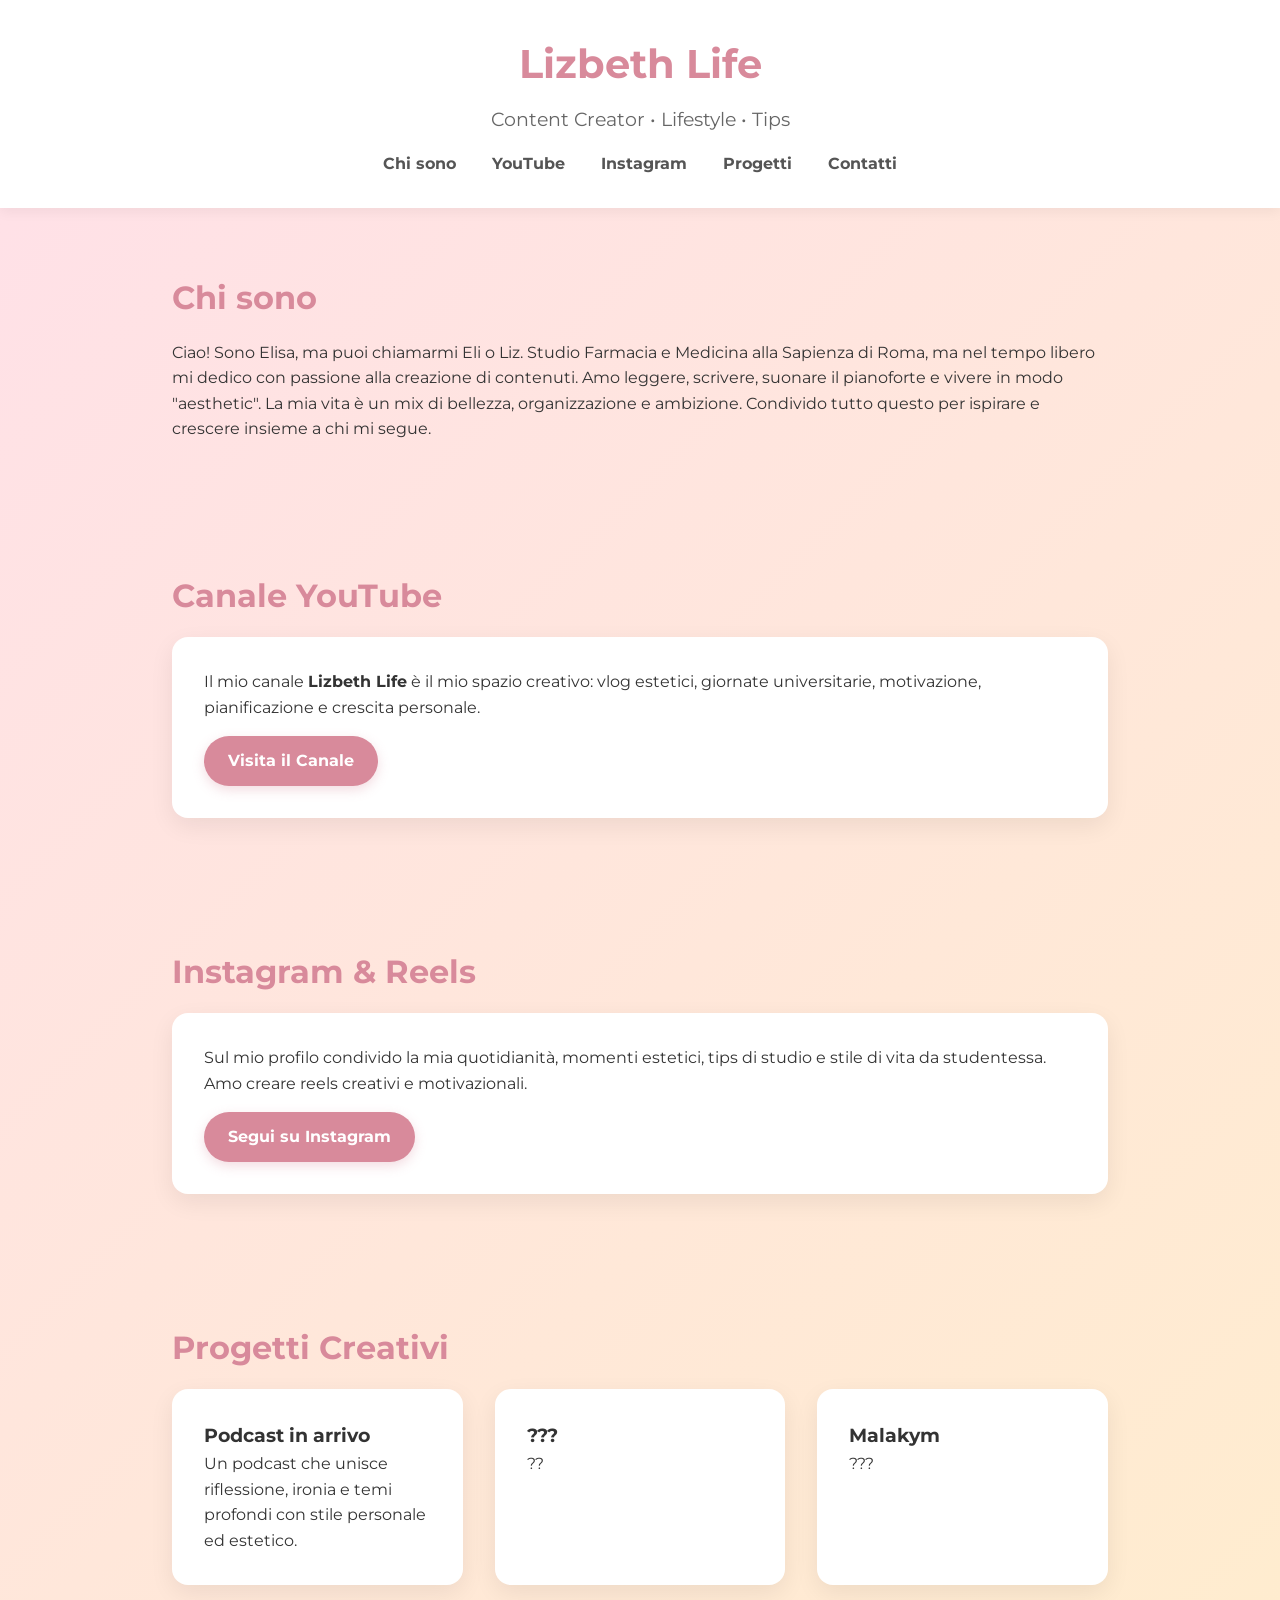
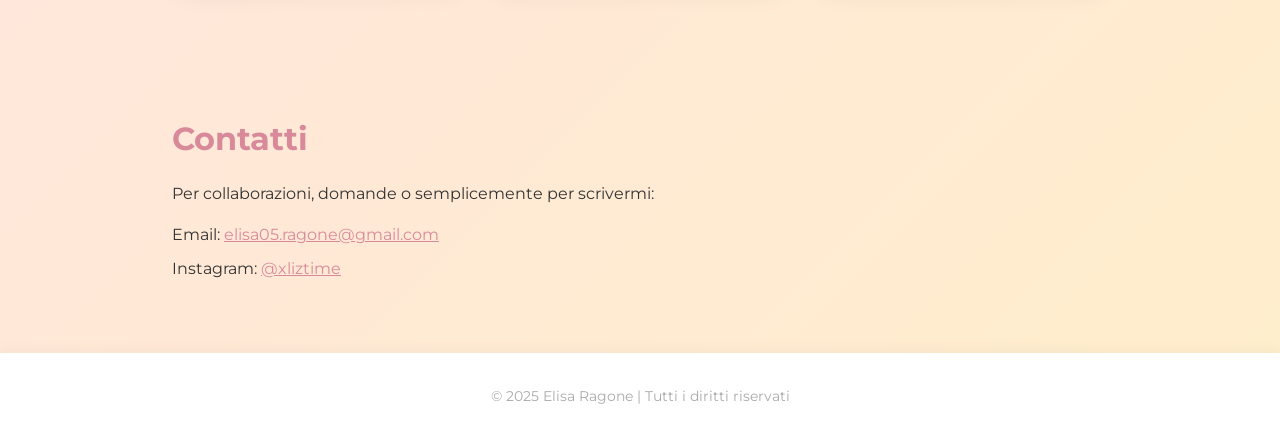
==== index.html @ dcc211ac "Update index.html" ====
<!DOCTYPE html>
<html lang="it">
<head>
  <meta charset="UTF-8">
  <meta name="viewport" content="width=device-width, initial-scale=1.0">
  <title>Lizbeth Life | Content Creator</title>
  <link href="https://fonts.googleapis.com/css2?family=Montserrat:wght@400;700&display=swap" rel="stylesheet">
  <style>
    * { box-sizing: border-box; margin: 0; padding: 0; }
html {
  scroll-behavior: smooth;
  scroll-padding-top: 100px;
}

body {
  font-family: 'Montserrat', sans-serif;
  background: linear-gradient(135deg, #ffe0e9, #ffeecb);
  color: #333;
  line-height: 1.6;
}


    header {
      background: white;
      padding: 2rem;
      text-align: center;
      box-shadow: 0 4px 12px rgba(0, 0, 0, 0.05);
      position: sticky;
      top: 0;
      z-index: 999;
    }

    header h1 {
      font-size: 2.5rem;
      color: #d88a9b;
    }

    header p {
      font-size: 1.2rem;
      margin-top: 0.5rem;
      color: #666;
    }

    nav {
      margin-top: 1rem;
    }

    nav a {
      margin: 0 1rem;
      text-decoration: none;
      color: #555;
      font-weight: bold;
      transition: color 0.3s;
    }

    nav a:hover {
      color: #d88a9b;
    }

    .section {
      padding: 4rem 2rem;
      max-width: 1000px;
      margin: auto;
    }

    .section h2 {
      color: #d88a9b;
      font-size: 2rem;
      margin-bottom: 1rem;
    }

    .grid {
      display: grid;
      grid-template-columns: repeat(auto-fit, minmax(250px, 1fr));
      gap: 2rem;
    }

    .card {
      background: #fff;
      border-radius: 1rem;
      padding: 2rem;
      box-shadow: 0 8px 24px rgba(0, 0, 0, 0.07);
      transition: transform 0.3s ease, box-shadow 0.3s ease;
    }

    .card:hover {
      transform: translateY(-5px);
      box-shadow: 0 12px 32px rgba(0, 0, 0, 0.08);
    }

    footer {
      text-align: center;
      padding: 2rem;
      background: #fff;
      color: #aaa;
      font-size: 0.9rem;
      box-shadow: 0 -4px 12px rgba(0, 0, 0, 0.03);
    }

    a.button {
      display: inline-block;
      padding: 0.75rem 1.5rem;
      margin-top: 1rem;
      background: #d88a9b;
      color: white;
      border-radius: 2rem;
      text-decoration: none;
      font-weight: bold;
      box-shadow: 0 4px 12px rgba(216, 138, 155, 0.3);
      transition: background 0.3s ease, box-shadow 0.3s ease;
    }

    a.button:hover {
      background: #c97a8e;
      box-shadow: 0 6px 18px rgba(216, 138, 155, 0.5);
    }

    ul {
      list-style: none;
      padding-left: 0;
      margin-top: 1rem;
    }

    ul li {
      margin-bottom: 0.5rem;
    }

    a {
      color: #d88a9b;
    }

    a:hover {
      text-decoration: underline;
    }
  </style>
</head>
<body>
  <header>
    <h1>Lizbeth Life</h1>
    <p>Content Creator • Lifestyle • Tips</p>
    <nav>
      <a href="#about">Chi sono</a>
      <a href="#youtube">YouTube</a>
      <a href="#instagram">Instagram</a>
      <a href="#progetti">Progetti</a>
      <a href="#contatti">Contatti</a>
    </nav>
  </header>

  <section id="about" class="section">
    <h2>Chi sono</h2>
    <p>Ciao! Sono Elisa, ma puoi chiamarmi Eli o Liz. Studio Farmacia e Medicina alla Sapienza di Roma, ma nel tempo libero mi dedico con passione alla creazione di contenuti. Amo leggere, scrivere, suonare il pianoforte e vivere in modo "aesthetic". La mia vita è un mix di bellezza, organizzazione e ambizione. Condivido tutto questo per ispirare e crescere insieme a chi mi segue.</p>
  </section>

  <section id="youtube" class="section">
    <h2>Canale YouTube</h2>
    <div class="card">
      <p>Il mio canale <strong>Lizbeth Life</strong> è il mio spazio creativo: vlog estetici, giornate universitarie, motivazione, pianificazione e crescita personale.</p>
      <a href="https://youtube.com/@xliztime?si=pSp0nHwfAoBBK846" class="button" target="_blank">Visita il Canale</a>
    </div>
  </section>

  <section id="instagram" class="section">
    <h2>Instagram & Reels</h2>
    <div class="card">
      <p>Sul mio profilo condivido la mia quotidianità, momenti estetici, tips di studio e stile di vita da studentessa. Amo creare reels creativi e motivazionali.</p>
      <a href="https://www.instagram.com/xliztime" class="button">Segui su Instagram</a>
    </div>
  </section>

  <section id="progetti" class="section">
    <h2>Progetti Creativi</h2>
    <div class="grid">
      <div class="card">
        <h3>Podcast in arrivo</h3>
        <p>Un podcast che unisce riflessione, ironia e temi profondi con stile personale ed estetico.</p>
      </div>
      <div class="card">
        <h3>???</h3>
        <p>??</p>
      </div>
      <div class="card">
        <h3>Malakym</h3>
        <p>???</p>
      </div>
    </div>
  </section>

  <section id="contatti" class="section">
    <h2>Contatti</h2>
    <p>Per collaborazioni, domande o semplicemente per scrivermi:</p>
    <ul>
      <li>Email: <a href="mailto:elisa05.ragone@gmail.com">elisa05.ragone@gmail.com</a></li>
      <li>Instagram: <a href="https://www.instagram.com/xliztime">@xliztime</a></li>
    </ul>
  </section>

  <footer>
    <p>&copy; 2025 Elisa Ragone | Tutti i diritti riservati</p>
  </footer>
</body>
</html>
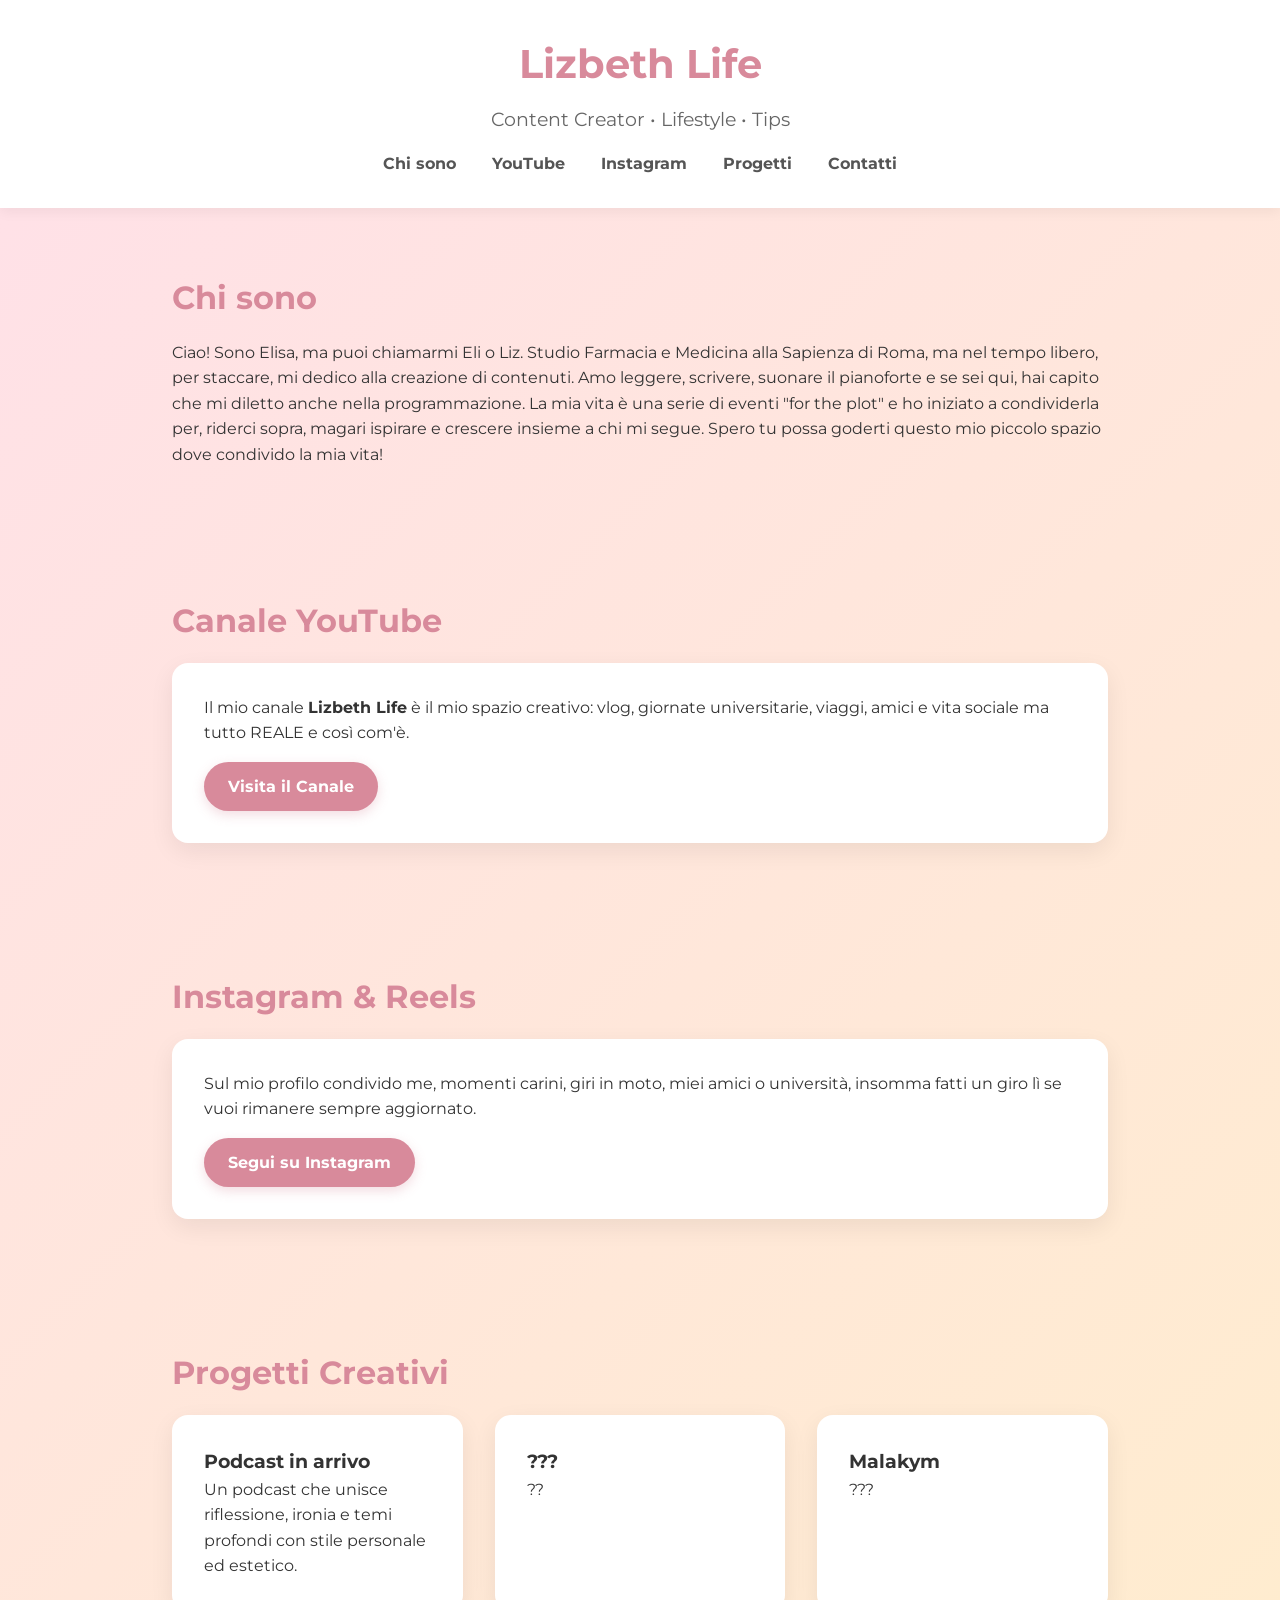
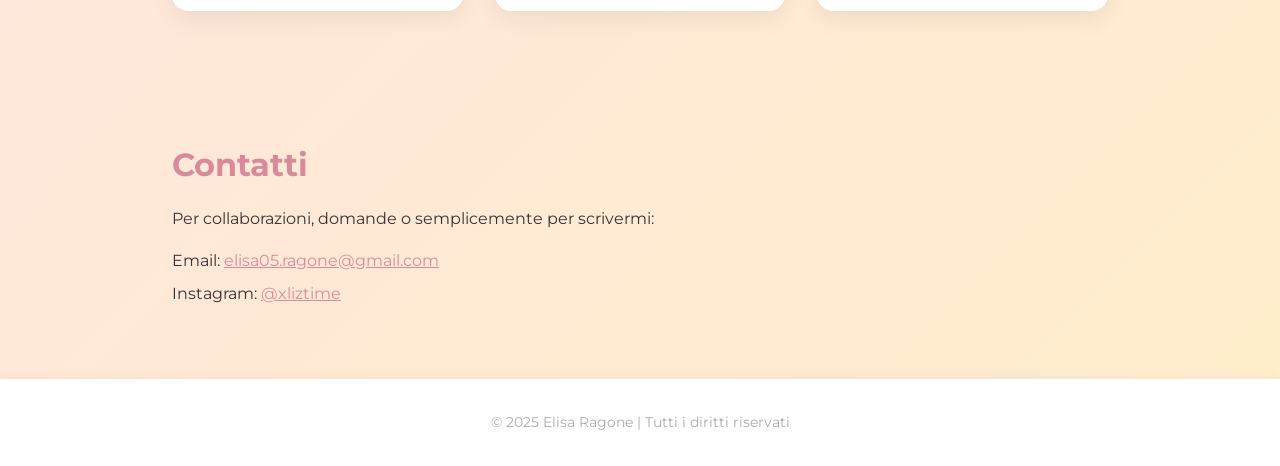
==== commit 44e8b3fe: "Update index.html" ====
--- a/index.html
+++ b/index.html
@@ -149,13 +149,13 @@
 
   <section id="about" class="section">
     <h2>Chi sono</h2>
-    <p>Ciao! Sono Elisa, ma puoi chiamarmi Eli o Liz. Studio Farmacia e Medicina alla Sapienza di Roma, ma nel tempo libero mi dedico con passione alla creazione di contenuti. Amo leggere, scrivere, suonare il pianoforte e vivere in modo "aesthetic". La mia vita è un mix di bellezza, organizzazione e ambizione. Condivido tutto questo per ispirare e crescere insieme a chi mi segue.</p>
+    <p>Ciao! Sono Elisa, ma puoi chiamarmi Eli o Liz. Studio Farmacia e Medicina alla Sapienza di Roma, ma nel tempo libero, per staccare, mi dedico alla creazione di contenuti. Amo leggere, scrivere, suonare il pianoforte e se sei qui, hai capito che mi diletto anche nella programmazione. La mia vita è una serie di eventi "for the plot" e ho iniziato a condividerla per, riderci sopra, magari ispirare e crescere insieme a chi mi segue. Spero tu possa goderti questo mio piccolo spazio dove condivido la mia vita!</p>
   </section>
 
   <section id="youtube" class="section">
     <h2>Canale YouTube</h2>
     <div class="card">
-      <p>Il mio canale <strong>Lizbeth Life</strong> è il mio spazio creativo: vlog estetici, giornate universitarie, motivazione, pianificazione e crescita personale.</p>
+      <p>Il mio canale <strong>Lizbeth Life</strong> è il mio spazio creativo: vlog, giornate universitarie, viaggi, amici e vita sociale ma tutto REALE e così com'è.</p>
       <a href="https://youtube.com/@xliztime?si=pSp0nHwfAoBBK846" class="button" target="_blank">Visita il Canale</a>
     </div>
   </section>
@@ -163,7 +163,7 @@
   <section id="instagram" class="section">
     <h2>Instagram & Reels</h2>
     <div class="card">
-      <p>Sul mio profilo condivido la mia quotidianità, momenti estetici, tips di studio e stile di vita da studentessa. Amo creare reels creativi e motivazionali.</p>
+      <p>Sul mio profilo condivido me, momenti carini, giri in moto, miei amici o università, insomma fatti un giro lì se vuoi rimanere sempre aggiornato.</p>
       <a href="https://www.instagram.com/xliztime" class="button">Segui su Instagram</a>
     </div>
   </section>
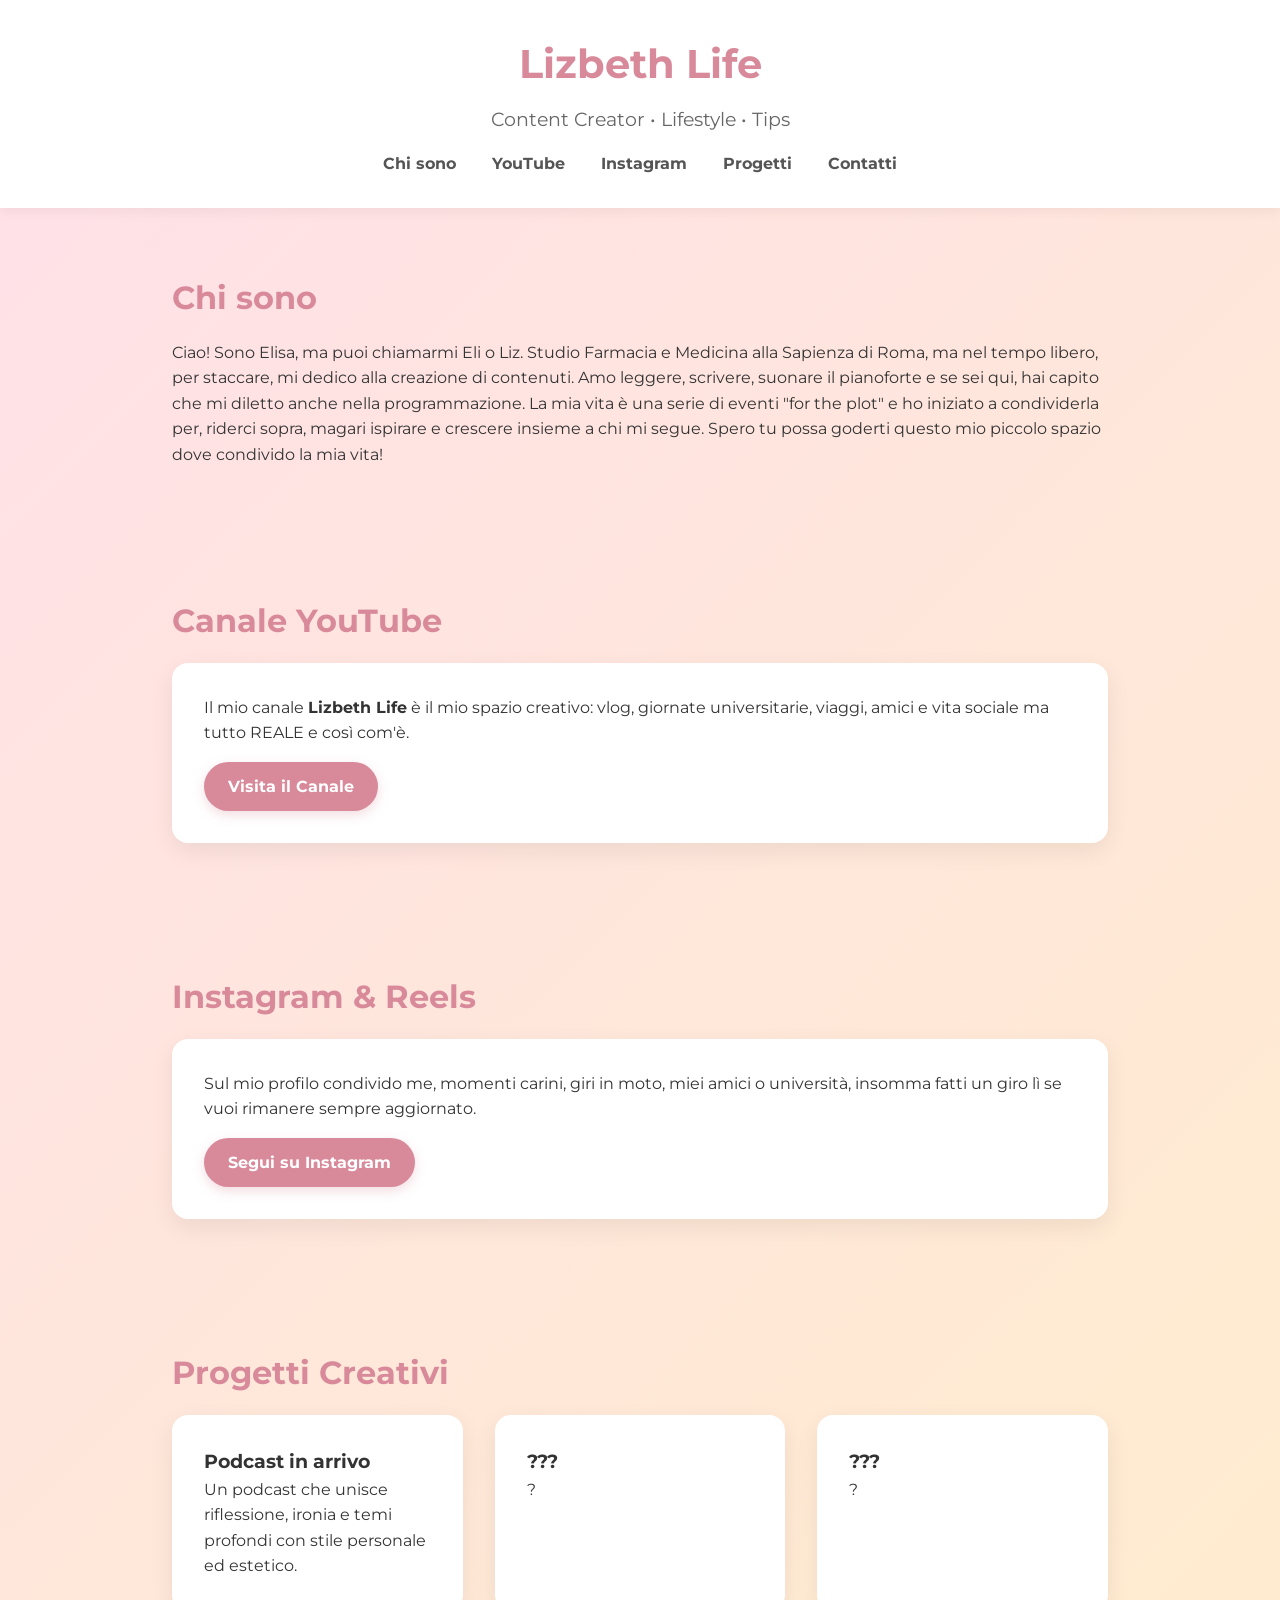
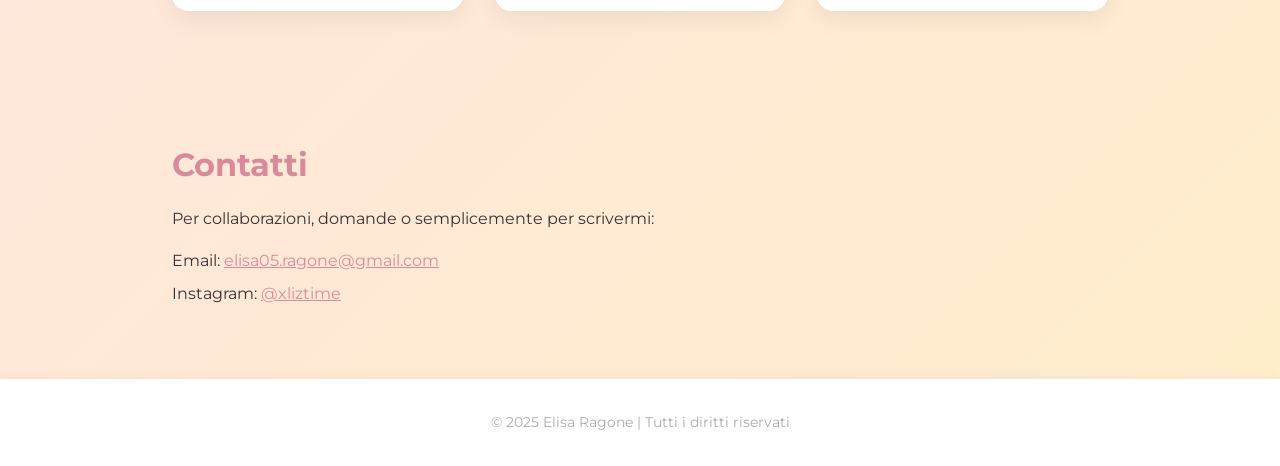
==== commit 7fc6c3e2: "Update index.html" ====
--- a/index.html
+++ b/index.html
@@ -177,11 +177,11 @@
       </div>
       <div class="card">
         <h3>???</h3>
-        <p>??</p>
+        <p>?</p>
       </div>
       <div class="card">
-        <h3>Malakym</h3>
-        <p>???</p>
+        <h3>???</h3>
+        <p>?</p>
       </div>
     </div>
   </section>
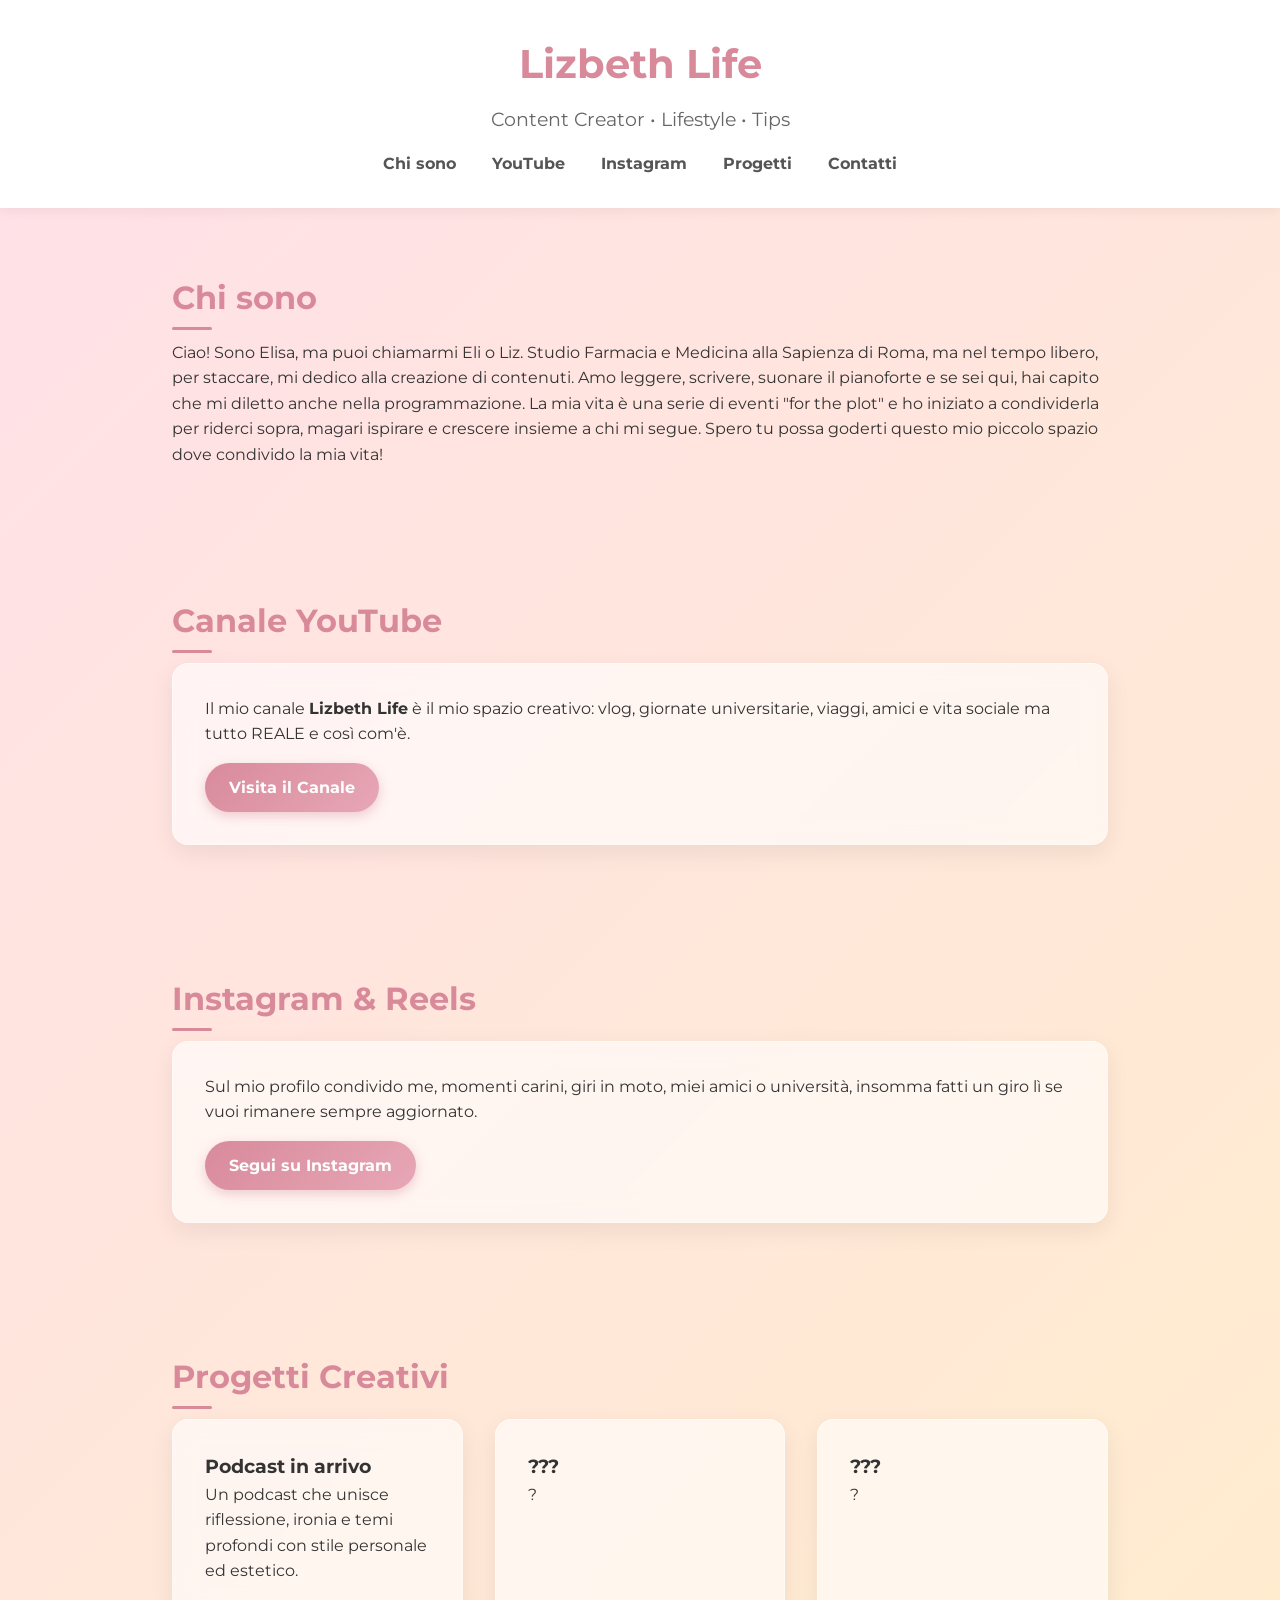
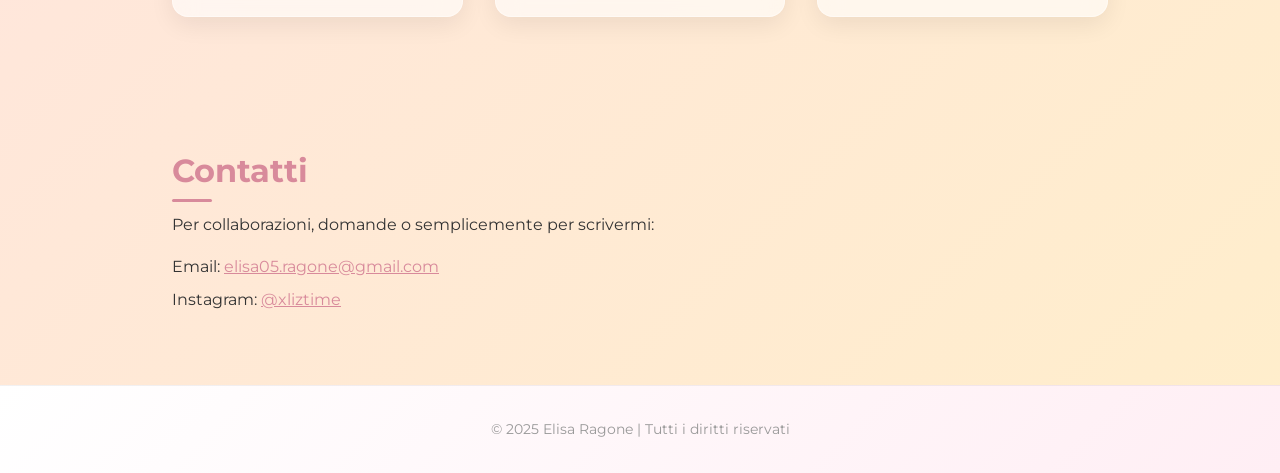
==== commit bdcc4ce0: "Refactor styles and improve footer and button design" ====
--- a/index.html
+++ b/index.html
@@ -5,21 +5,23 @@
   <meta name="viewport" content="width=device-width, initial-scale=1.0">
   <title>Lizbeth Life | Content Creator</title>
   <link href="https://fonts.googleapis.com/css2?family=Montserrat:wght@400;700&display=swap" rel="stylesheet">
+
   <style>
     * { box-sizing: border-box; margin: 0; padding: 0; }
-html {
-  scroll-behavior: smooth;
-  scroll-padding-top: 100px;
-}
-
-body {
-  font-family: 'Montserrat', sans-serif;
-  background: linear-gradient(135deg, #ffe0e9, #ffeecb);
-  color: #333;
-  line-height: 1.6;
-}
-
-
+
+    html {
+      scroll-behavior: smooth;
+      scroll-padding-top: 100px;
+    }
+
+    body {
+      font-family: 'Montserrat', sans-serif;
+      background: linear-gradient(135deg, #ffe0e9, #ffeecb);
+      color: #333;
+      line-height: 1.6;
+    }
+
+    /* HEADER */
     header {
       background: white;
       padding: 2rem;
@@ -28,6 +30,14 @@
       position: sticky;
       top: 0;
       z-index: 999;
+      transition: padding 0.3s ease, background 0.3s ease, box-shadow 0.3s ease;
+    }
+
+    header.scrolled {
+      padding: 1rem;
+      background: rgba(255, 255, 255, 0.9);
+      backdrop-filter: blur(10px);
+      box-shadow: 0 4px 16px rgba(0,0,0,0.08);
     }
 
     header h1 {
@@ -57,26 +67,56 @@
       color: #d88a9b;
     }
 
+    /* SEZIONI + ANIMAZIONE */
     .section {
       padding: 4rem 2rem;
       max-width: 1000px;
       margin: auto;
+      opacity: 0;
+      transform: translateY(20px);
+      transition: opacity 0.8s ease, transform 0.8s ease;
+    }
+
+    .section.visible {
+      opacity: 1;
+      transform: translateY(0);
     }
 
     .section h2 {
       color: #d88a9b;
       font-size: 2rem;
       margin-bottom: 1rem;
-    }
-
+      position: relative;
+    }
+
+    .section h2::after {
+      content: "";
+      position: absolute;
+      left: 0;
+      bottom: -6px;
+      width: 40px;
+      height: 3px;
+      background: #d88a9b;
+      border-radius: 2px;
+      transition: width 0.4s ease;
+    }
+
+    .section:hover h2::after {
+      width: 80px;
+    }
+
+    /* GRID */
     .grid {
       display: grid;
       grid-template-columns: repeat(auto-fit, minmax(250px, 1fr));
       gap: 2rem;
     }
 
+    /* CARD GLASSMORPHISM */
     .card {
-      background: #fff;
+      background: rgba(255, 255, 255, 0.6);
+      backdrop-filter: blur(12px);
+      border: 1px solid rgba(255, 255, 255, 0.4);
       border-radius: 1rem;
       padding: 2rem;
       box-shadow: 0 8px 24px rgba(0, 0, 0, 0.07);
@@ -88,33 +128,26 @@
       box-shadow: 0 12px 32px rgba(0, 0, 0, 0.08);
     }
 
-    footer {
-      text-align: center;
-      padding: 2rem;
-      background: #fff;
-      color: #aaa;
-      font-size: 0.9rem;
-      box-shadow: 0 -4px 12px rgba(0, 0, 0, 0.03);
-    }
-
+    /* BOTTONI */
     a.button {
       display: inline-block;
       padding: 0.75rem 1.5rem;
       margin-top: 1rem;
-      background: #d88a9b;
+      background: linear-gradient(135deg, #d88a9b, #e7a7b6);
       color: white;
       border-radius: 2rem;
       text-decoration: none;
       font-weight: bold;
-      box-shadow: 0 4px 12px rgba(216, 138, 155, 0.3);
-      transition: background 0.3s ease, box-shadow 0.3s ease;
+      box-shadow: 0 4px 12px rgba(216, 138, 155, 0.4);
+      transition: transform 0.3s ease, box-shadow 0.3s ease;
     }
 
     a.button:hover {
-      background: #c97a8e;
-      box-shadow: 0 6px 18px rgba(216, 138, 155, 0.5);
-    }
-
+      transform: translateY(-3px);
+      box-shadow: 0 8px 20px rgba(216, 138, 155, 0.6);
+    }
+
+    /* LISTE */
     ul {
       list-style: none;
       padding-left: 0;
@@ -132,9 +165,21 @@
     a:hover {
       text-decoration: underline;
     }
+
+    /* FOOTER */
+    footer {
+      text-align: center;
+      padding: 2rem;
+      background: linear-gradient(135deg, #fff, #ffeef4);
+      color: #999;
+      font-size: 0.9rem;
+      border-top: 1px solid rgba(0,0,0,0.05);
+    }
   </style>
 </head>
+
 <body>
+
   <header>
     <h1>Lizbeth Life</h1>
     <p>Content Creator • Lifestyle • Tips</p>
@@ -149,7 +194,7 @@
 
   <section id="about" class="section">
     <h2>Chi sono</h2>
-    <p>Ciao! Sono Elisa, ma puoi chiamarmi Eli o Liz. Studio Farmacia e Medicina alla Sapienza di Roma, ma nel tempo libero, per staccare, mi dedico alla creazione di contenuti. Amo leggere, scrivere, suonare il pianoforte e se sei qui, hai capito che mi diletto anche nella programmazione. La mia vita è una serie di eventi "for the plot" e ho iniziato a condividerla per, riderci sopra, magari ispirare e crescere insieme a chi mi segue. Spero tu possa goderti questo mio piccolo spazio dove condivido la mia vita!</p>
+    <p>Ciao! Sono Elisa, ma puoi chiamarmi Eli o Liz. Studio Farmacia e Medicina alla Sapienza di Roma, ma nel tempo libero, per staccare, mi dedico alla creazione di contenuti. Amo leggere, scrivere, suonare il pianoforte e se sei qui, hai capito che mi diletto anche nella programmazione. La mia vita è una serie di eventi "for the plot" e ho iniziato a condividerla per riderci sopra, magari ispirare e crescere insieme a chi mi segue. Spero tu possa goderti questo mio piccolo spazio dove condivido la mia vita!</p>
   </section>
 
   <section id="youtube" class="section">
@@ -164,7 +209,7 @@
     <h2>Instagram & Reels</h2>
     <div class="card">
       <p>Sul mio profilo condivido me, momenti carini, giri in moto, miei amici o università, insomma fatti un giro lì se vuoi rimanere sempre aggiornato.</p>
-      <a href="https://www.instagram.com/xliztime" class="button">Segui su Instagram</a>
+      <a href="https://www.instagram.com/xliztime" class="button" target="_blank">Segui su Instagram</a>
     </div>
   </section>
 
@@ -198,5 +243,32 @@
   <footer>
     <p>&copy; 2025 Elisa Ragone | Tutti i diritti riservati</p>
   </footer>
+
+  <!-- SCRIPT HEADER + ANIMAZIONI -->
+  <script>
+    // Header shrink
+    window.addEventListener("scroll", () => {
+      const header = document.querySelector("header");
+      if (window.scrollY > 50) {
+        header.classList.add("scrolled");
+      } else {
+        header.classList.remove("scrolled");
+      }
+    });
+
+    // Fade-in sezioni
+    const sections = document.querySelectorAll('.section');
+
+    const observer = new IntersectionObserver(entries => {
+      entries.forEach(entry => {
+        if (entry.isIntersecting) {
+          entry.target.classList.add('visible');
+        }
+      });
+    }, { threshold: 0.2 });
+
+    sections.forEach(section => observer.observe(section));
+  </script>
+
 </body>
 </html>
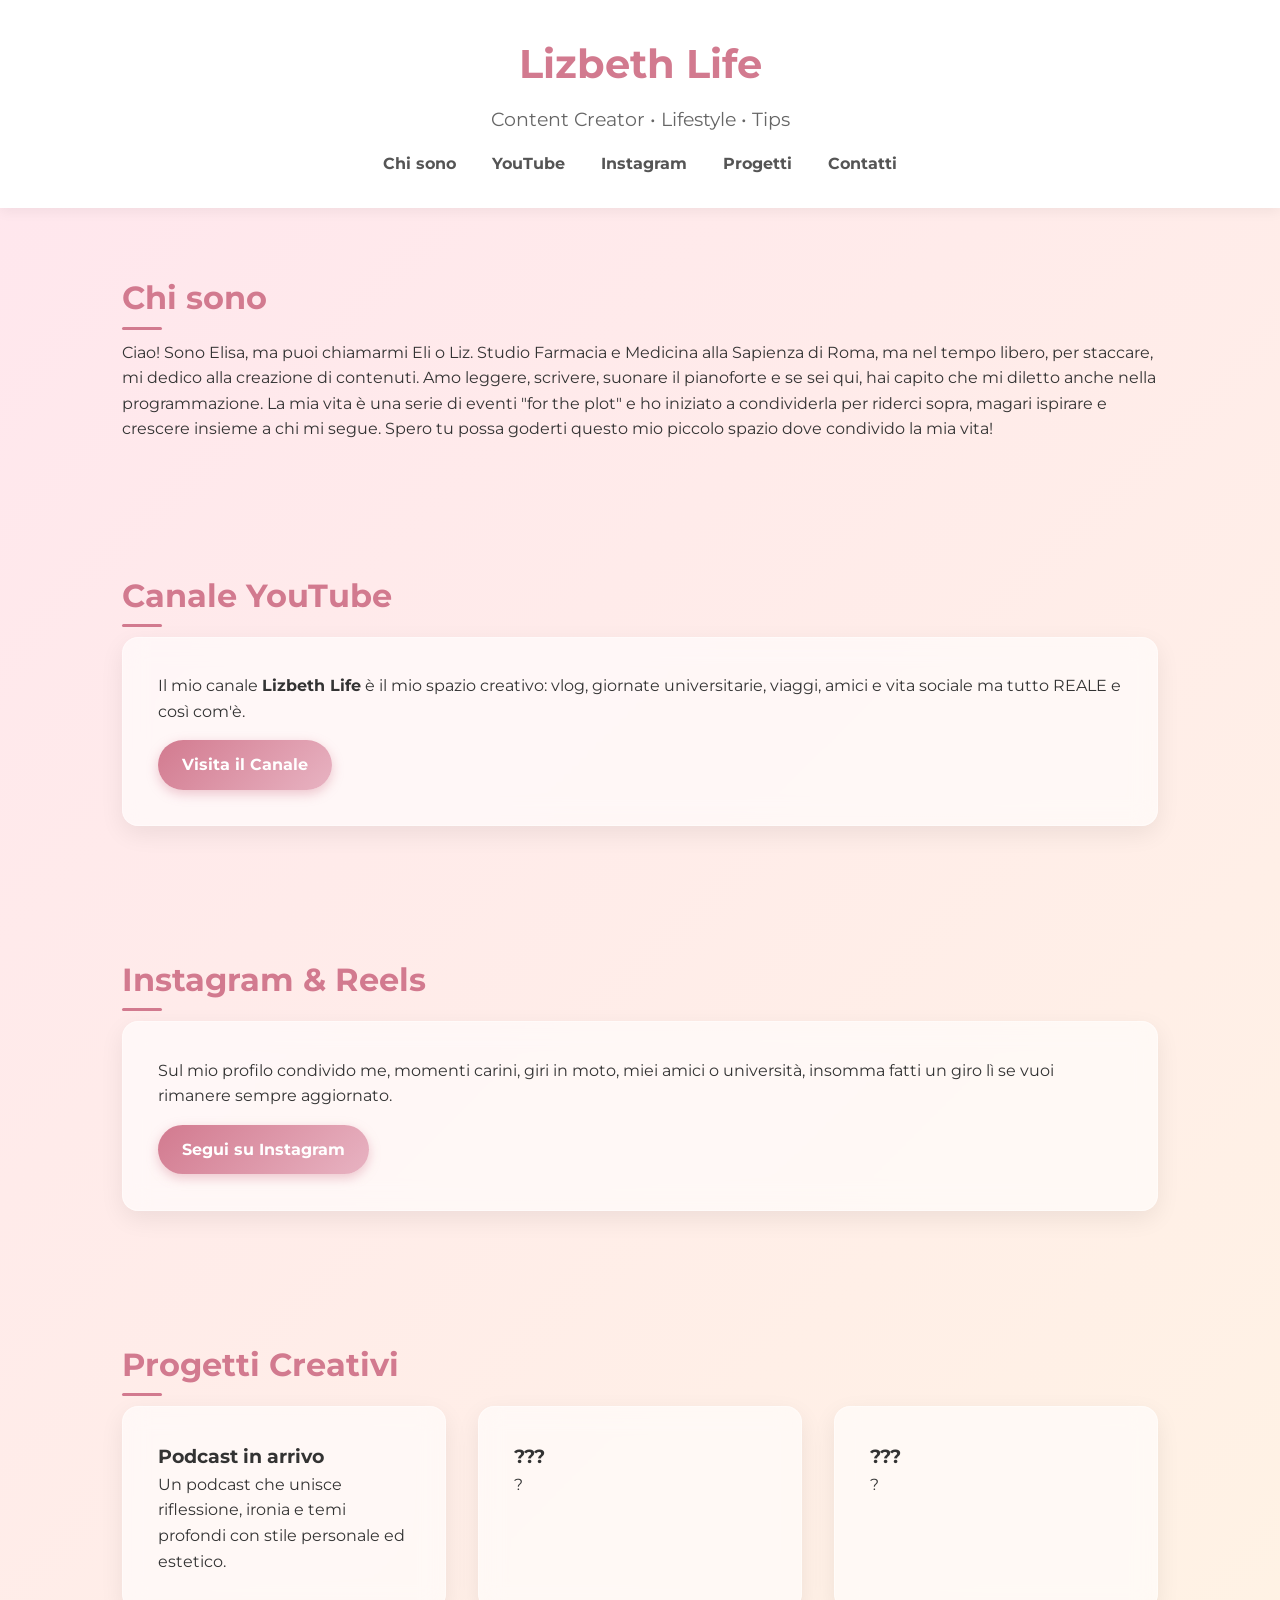
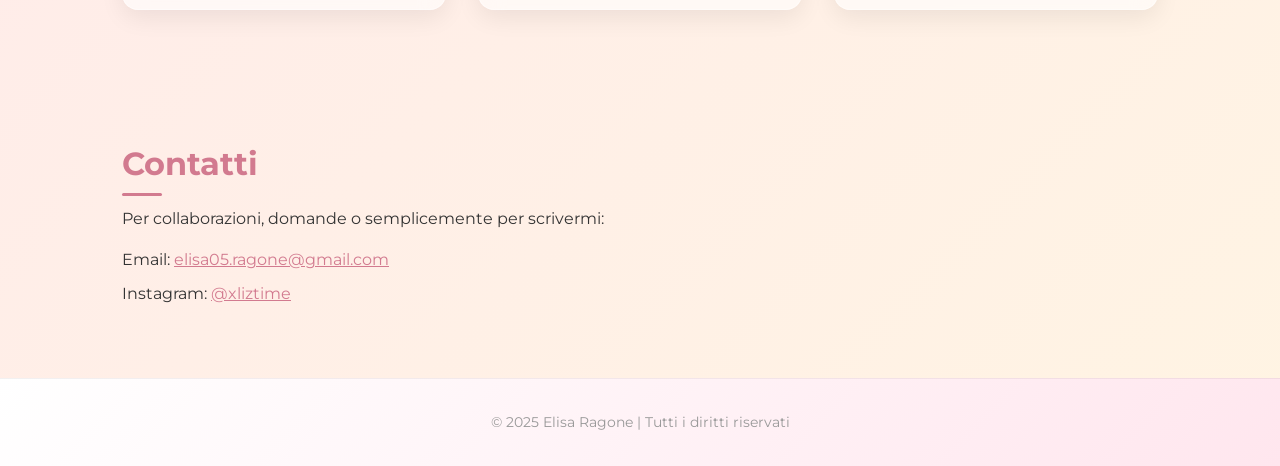
==== commit d44b4e18: "Refactor CSS variables and update styles" ====
--- a/index.html
+++ b/index.html
@@ -9,6 +9,13 @@
   <style>
     * { box-sizing: border-box; margin: 0; padding: 0; }
 
+    :root {
+      --pink-main: #d27a8f;
+      --pink-light: #ffe6ee;
+      --beige-light: #fff4e3;
+      --accent: #e8b3c2;
+    }
+
     html {
       scroll-behavior: smooth;
       scroll-padding-top: 100px;
@@ -16,7 +23,7 @@
 
     body {
       font-family: 'Montserrat', sans-serif;
-      background: linear-gradient(135deg, #ffe0e9, #ffeecb);
+      background: linear-gradient(135deg, var(--pink-light), var(--beige-light));
       color: #333;
       line-height: 1.6;
     }
@@ -42,7 +49,7 @@
 
     header h1 {
       font-size: 2.5rem;
-      color: #d88a9b;
+      color: var(--pink-main);
     }
 
     header p {
@@ -64,7 +71,7 @@
     }
 
     nav a:hover {
-      color: #d88a9b;
+      color: var(--pink-main);
     }
 
     /* SEZIONI + ANIMAZIONE */
@@ -83,7 +90,7 @@
     }
 
     .section h2 {
-      color: #d88a9b;
+      color: var(--pink-main);
       font-size: 2rem;
       margin-bottom: 1rem;
       position: relative;
@@ -96,7 +103,7 @@
       bottom: -6px;
       width: 40px;
       height: 3px;
-      background: #d88a9b;
+      background: var(--pink-main);
       border-radius: 2px;
       transition: width 0.4s ease;
     }
@@ -133,18 +140,19 @@
       display: inline-block;
       padding: 0.75rem 1.5rem;
       margin-top: 1rem;
-      background: linear-gradient(135deg, #d88a9b, #e7a7b6);
+      background: linear-gradient(135deg, var(--pink-main), var(--accent));
       color: white;
       border-radius: 2rem;
       text-decoration: none;
       font-weight: bold;
-      box-shadow: 0 4px 12px rgba(216, 138, 155, 0.4);
-      transition: transform 0.3s ease, box-shadow 0.3s ease;
+      box-shadow: 0 4px 12px rgba(210, 122, 143, 0.4);
+      transition: transform 0.3s ease, box-shadow 0.3s ease, filter 0.3s ease;
     }
 
     a.button:hover {
       transform: translateY(-3px);
-      box-shadow: 0 8px 20px rgba(216, 138, 155, 0.6);
+      box-shadow: 0 8px 20px rgba(210, 122, 143, 0.6);
+      filter: brightness(1.08);
     }
 
     /* LISTE */
@@ -159,7 +167,7 @@
     }
 
     a {
-      color: #d88a9b;
+      color: var(--pink-main);
     }
 
     a:hover {
@@ -170,10 +178,96 @@
     footer {
       text-align: center;
       padding: 2rem;
-      background: linear-gradient(135deg, #fff, #ffeef4);
+      background: linear-gradient(135deg, #fff, var(--pink-light));
       color: #999;
       font-size: 0.9rem;
       border-top: 1px solid rgba(0,0,0,0.05);
+    }
+
+    /* 📱 MOBILE (max 600px) */
+    @media (max-width: 600px) {
+
+      header {
+        padding: 1.2rem;
+      }
+
+      header h1 {
+        font-size: 1.9rem;
+      }
+
+      header p {
+        font-size: 1rem;
+      }
+
+      nav a {
+        margin: 0 0.5rem;
+        font-size: 0.9rem;
+      }
+
+      .section {
+        padding: 3rem 1.2rem;
+      }
+
+      .section h2 {
+        font-size: 1.6rem;
+      }
+
+      .card {
+        padding: 1.5rem;
+      }
+
+      p, li {
+        font-size: 0.95rem;
+        line-height: 1.55;
+      }
+
+      a.button {
+        padding: 0.7rem 1.2rem;
+        font-size: 0.9rem;
+      }
+
+      .grid {
+        grid-template-columns: 1fr;
+      }
+    }
+
+    /* 📱📲 TABLET (600px – 900px) */
+    @media (min-width: 600px) and (max-width: 900px) {
+
+      header {
+        padding: 1.5rem;
+      }
+
+      header h1 {
+        font-size: 2.2rem;
+      }
+
+      .section {
+        padding: 3.5rem 1.8rem;
+      }
+
+      .section h2 {
+        font-size: 1.8rem;
+      }
+
+      .grid {
+        grid-template-columns: repeat(auto-fit, minmax(280px, 1fr));
+      }
+
+      p, li {
+        font-size: 1rem;
+      }
+    }
+
+    /* 💻 DESKTOP LARGE (oltre 1200px) */
+    @media (min-width: 1200px) {
+      .section {
+        max-width: 1100px;
+      }
+
+      .card {
+        padding: 2.2rem;
+      }
     }
   </style>
 </head>
@@ -244,7 +338,6 @@
     <p>&copy; 2025 Elisa Ragone | Tutti i diritti riservati</p>
   </footer>
 
-  <!-- SCRIPT HEADER + ANIMAZIONI -->
   <script>
     // Header shrink
     window.addEventListener("scroll", () => {
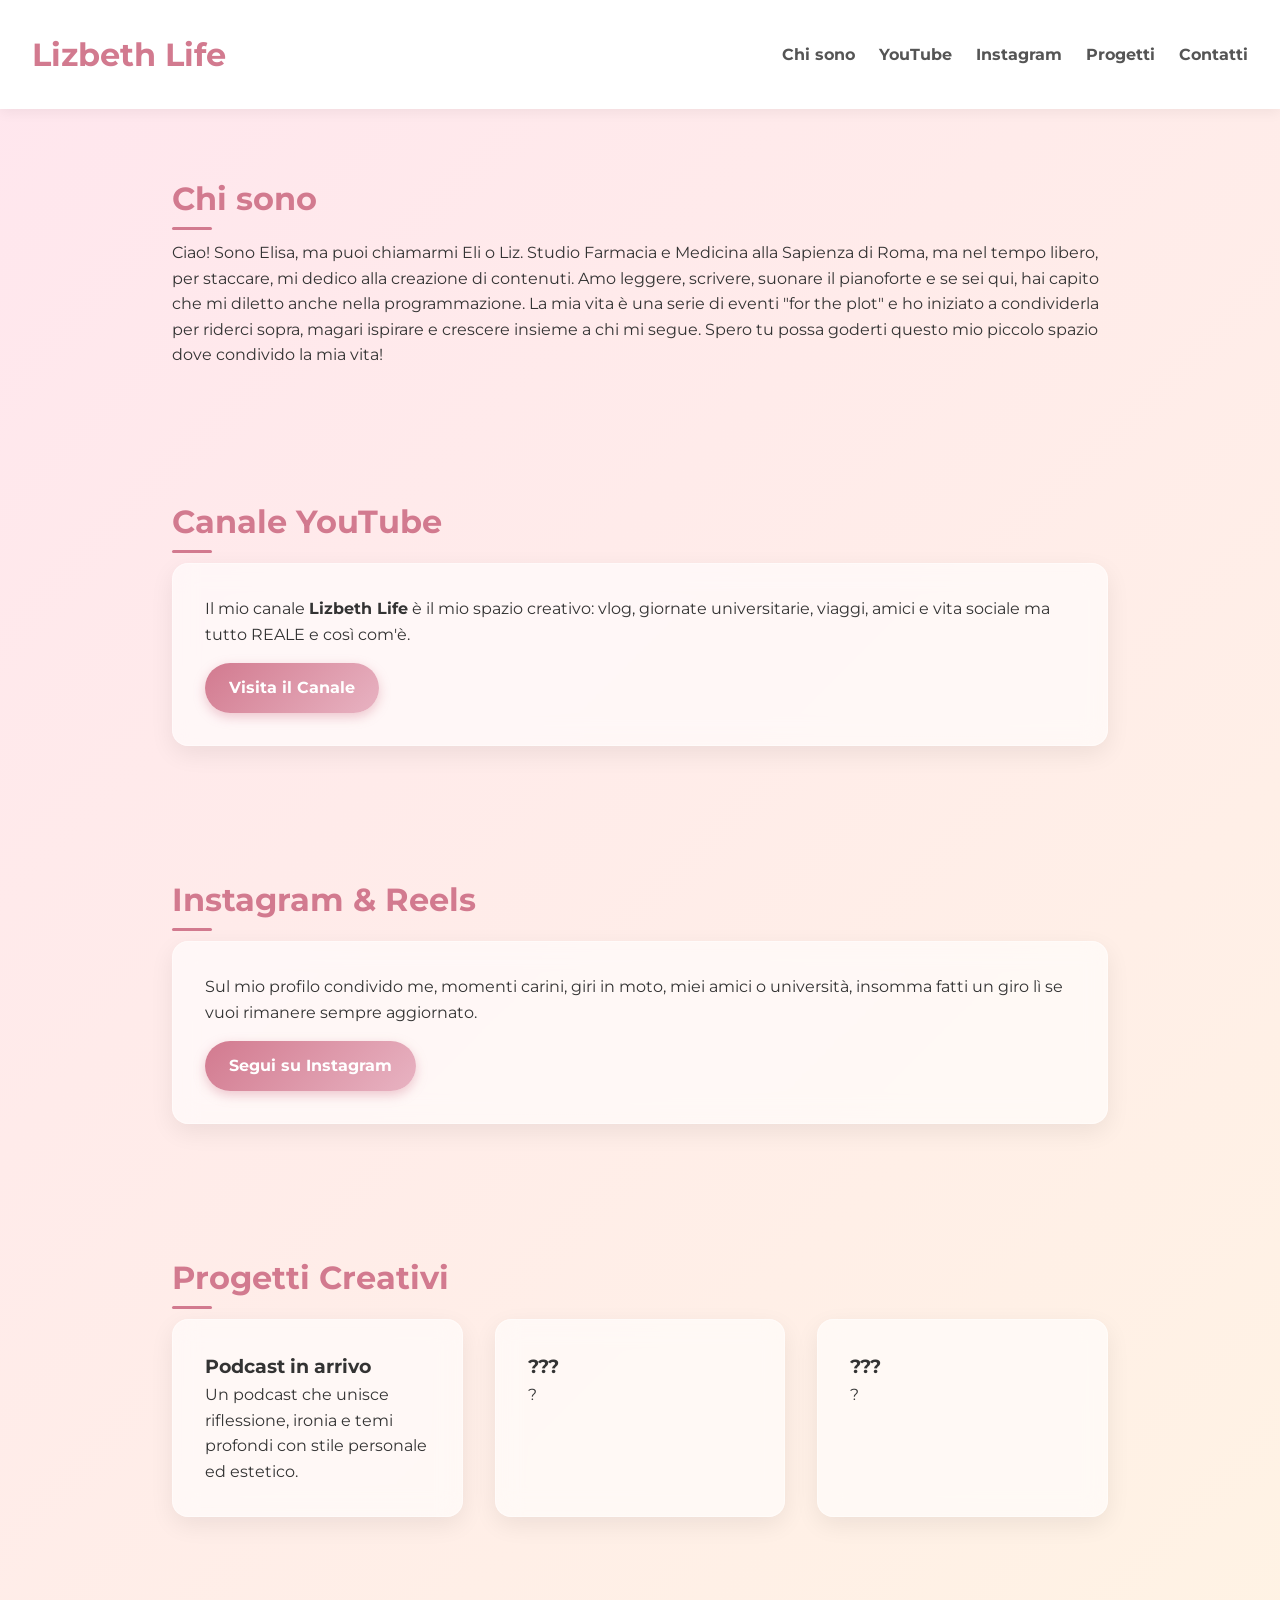
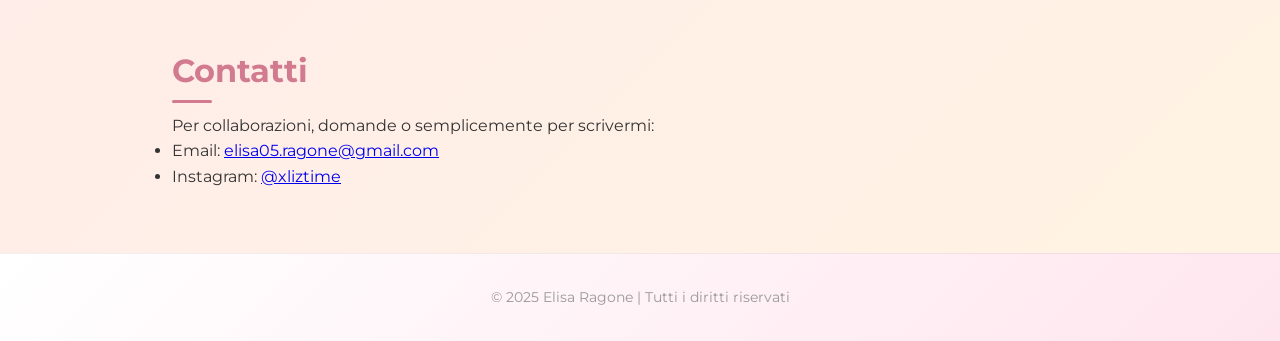
==== commit 1b157c2a: "Refactor header styles and implement mobile menu Updated header styles and added mobile menu functio" ====
--- a/index.html
+++ b/index.html
@@ -31,8 +31,10 @@
     /* HEADER */
     header {
       background: white;
-      padding: 2rem;
-      text-align: center;
+      padding: 1.8rem 2rem;
+      display: flex;
+      justify-content: space-between;
+      align-items: center;
       box-shadow: 0 4px 12px rgba(0, 0, 0, 0.05);
       position: sticky;
       top: 0;
@@ -41,29 +43,29 @@
     }
 
     header.scrolled {
-      padding: 1rem;
+      padding: 1rem 1.5rem;
       background: rgba(255, 255, 255, 0.9);
       backdrop-filter: blur(10px);
       box-shadow: 0 4px 16px rgba(0,0,0,0.08);
     }
 
     header h1 {
-      font-size: 2.5rem;
+      font-size: 2rem;
       color: var(--pink-main);
     }
 
     header p {
-      font-size: 1.2rem;
-      margin-top: 0.5rem;
+      font-size: 1rem;
       color: #666;
     }
 
+    /* NAV DESKTOP */
     nav {
-      margin-top: 1rem;
+      display: flex;
+      gap: 1.5rem;
     }
 
     nav a {
-      margin: 0 1rem;
       text-decoration: none;
       color: #555;
       font-weight: bold;
@@ -72,6 +74,51 @@
 
     nav a:hover {
       color: var(--pink-main);
+    }
+
+    /* HAMBURGER ICON (MOBILE) */
+    .hamburger {
+      display: none;
+      flex-direction: column;
+      gap: 5px;
+      cursor: pointer;
+    }
+
+    .hamburger span {
+      width: 26px;
+      height: 3px;
+      background: var(--pink-main);
+      border-radius: 5px;
+      transition: 0.3s;
+    }
+
+    /* MOBILE MENU OVERLAY */
+    .mobile-menu {
+      position: fixed;
+      top: 0;
+      right: -100%;
+      width: 70%;
+      height: 100%;
+      background: rgba(255, 255, 255, 0.7);
+      backdrop-filter: blur(14px);
+      box-shadow: -4px 0 20px rgba(0,0,0,0.1);
+      padding: 4rem 2rem;
+      display: flex;
+      flex-direction: column;
+      gap: 1.5rem;
+      transition: right 0.4s ease;
+      z-index: 998;
+    }
+
+    .mobile-menu a {
+      font-size: 1.2rem;
+      color: var(--pink-main);
+      text-decoration: none;
+      font-weight: bold;
+    }
+
+    .mobile-menu.open {
+      right: 0;
     }
 
     /* SEZIONI + ANIMAZIONE */
@@ -155,25 +202,6 @@
       filter: brightness(1.08);
     }
 
-    /* LISTE */
-    ul {
-      list-style: none;
-      padding-left: 0;
-      margin-top: 1rem;
-    }
-
-    ul li {
-      margin-bottom: 0.5rem;
-    }
-
-    a {
-      color: var(--pink-main);
-    }
-
-    a:hover {
-      text-decoration: underline;
-    }
-
     /* FOOTER */
     footer {
       text-align: center;
@@ -184,24 +212,23 @@
       border-top: 1px solid rgba(0,0,0,0.05);
     }
 
-    /* 📱 MOBILE (max 600px) */
-    @media (max-width: 600px) {
-
-      header {
-        padding: 1.2rem;
+    /* 📱 MOBILE */
+    @media (max-width: 700px) {
+
+      nav {
+        display: none;
+      }
+
+      .hamburger {
+        display: flex;
       }
 
       header h1 {
-        font-size: 1.9rem;
+        font-size: 1.7rem;
       }
 
       header p {
-        font-size: 1rem;
-      }
-
-      nav a {
-        margin: 0 0.5rem;
-        font-size: 0.9rem;
+        display: none;
       }
 
       .section {
@@ -212,71 +239,28 @@
         font-size: 1.6rem;
       }
 
-      .card {
-        padding: 1.5rem;
-      }
-
-      p, li {
-        font-size: 0.95rem;
-        line-height: 1.55;
-      }
-
-      a.button {
-        padding: 0.7rem 1.2rem;
-        font-size: 0.9rem;
-      }
-
       .grid {
         grid-template-columns: 1fr;
       }
     }
-
-    /* 📱📲 TABLET (600px – 900px) */
-    @media (min-width: 600px) and (max-width: 900px) {
-
-      header {
-        padding: 1.5rem;
-      }
-
-      header h1 {
-        font-size: 2.2rem;
-      }
-
-      .section {
-        padding: 3.5rem 1.8rem;
-      }
-
-      .section h2 {
-        font-size: 1.8rem;
-      }
-
-      .grid {
-        grid-template-columns: repeat(auto-fit, minmax(280px, 1fr));
-      }
-
-      p, li {
-        font-size: 1rem;
-      }
-    }
-
-    /* 💻 DESKTOP LARGE (oltre 1200px) */
-    @media (min-width: 1200px) {
-      .section {
-        max-width: 1100px;
-      }
-
-      .card {
-        padding: 2.2rem;
-      }
-    }
   </style>
 </head>
 
 <body>
 
   <header>
-    <h1>Lizbeth Life</h1>
-    <p>Content Creator • Lifestyle • Tips</p>
+    <div>
+      <h1>Lizbeth Life</h1>
+    </div>
+
+    <!-- HAMBURGER ICON -->
+    <div class="hamburger" id="hamburger">
+      <span></span>
+      <span></span>
+      <span></span>
+    </div>
+
+    <!-- NAV DESKTOP -->
     <nav>
       <a href="#about">Chi sono</a>
       <a href="#youtube">YouTube</a>
@@ -286,6 +270,15 @@
     </nav>
   </header>
 
+  <!-- MOBILE MENU -->
+  <div class="mobile-menu" id="mobileMenu">
+    <a href="#about">Chi sono</a>
+    <a href="#youtube">YouTube</a>
+    <a href="#instagram">Instagram</a>
+    <a href="#progetti">Progetti</a>
+    <a href="#contatti">Contatti</a>
+  </div>
+
   <section id="about" class="section">
     <h2>Chi sono</h2>
     <p>Ciao! Sono Elisa, ma puoi chiamarmi Eli o Liz. Studio Farmacia e Medicina alla Sapienza di Roma, ma nel tempo libero, per staccare, mi dedico alla creazione di contenuti. Amo leggere, scrivere, suonare il pianoforte e se sei qui, hai capito che mi diletto anche nella programmazione. La mia vita è una serie di eventi "for the plot" e ho iniziato a condividerla per riderci sopra, magari ispirare e crescere insieme a chi mi segue. Spero tu possa goderti questo mio piccolo spazio dove condivido la mia vita!</p>
@@ -295,7 +288,7 @@
     <h2>Canale YouTube</h2>
     <div class="card">
       <p>Il mio canale <strong>Lizbeth Life</strong> è il mio spazio creativo: vlog, giornate universitarie, viaggi, amici e vita sociale ma tutto REALE e così com'è.</p>
-      <a href="https://youtube.com/@xliztime?si=pSp0nHwfAoBBK846" class="button" target="_blank">Visita il Canale</a>
+      <a href="https://youtube.com/@xliztime" class="button" target="_blank">Visita il Canale</a>
     </div>
   </section>
 
@@ -351,16 +344,27 @@
 
     // Fade-in sezioni
     const sections = document.querySelectorAll('.section');
-
     const observer = new IntersectionObserver(entries => {
       entries.forEach(entry => {
-        if (entry.isIntersecting) {
-          entry.target.classList.add('visible');
-        }
+        if (entry.isIntersecting) entry.target.classList.add('visible');
       });
     }, { threshold: 0.2 });
-
     sections.forEach(section => observer.observe(section));
+
+    // Hamburger menu
+    const hamburger = document.getElementById("hamburger");
+    const mobileMenu = document.getElementById("mobileMenu");
+
+    hamburger.addEventListener("click", () => {
+      mobileMenu.classList.toggle("open");
+    });
+
+    // Chiudi menu quando clicchi un link
+    document.querySelectorAll(".mobile-menu a").forEach(link => {
+      link.addEventListener("click", () => {
+        mobileMenu.classList.remove("open");
+      });
+    });
   </script>
 
 </body>
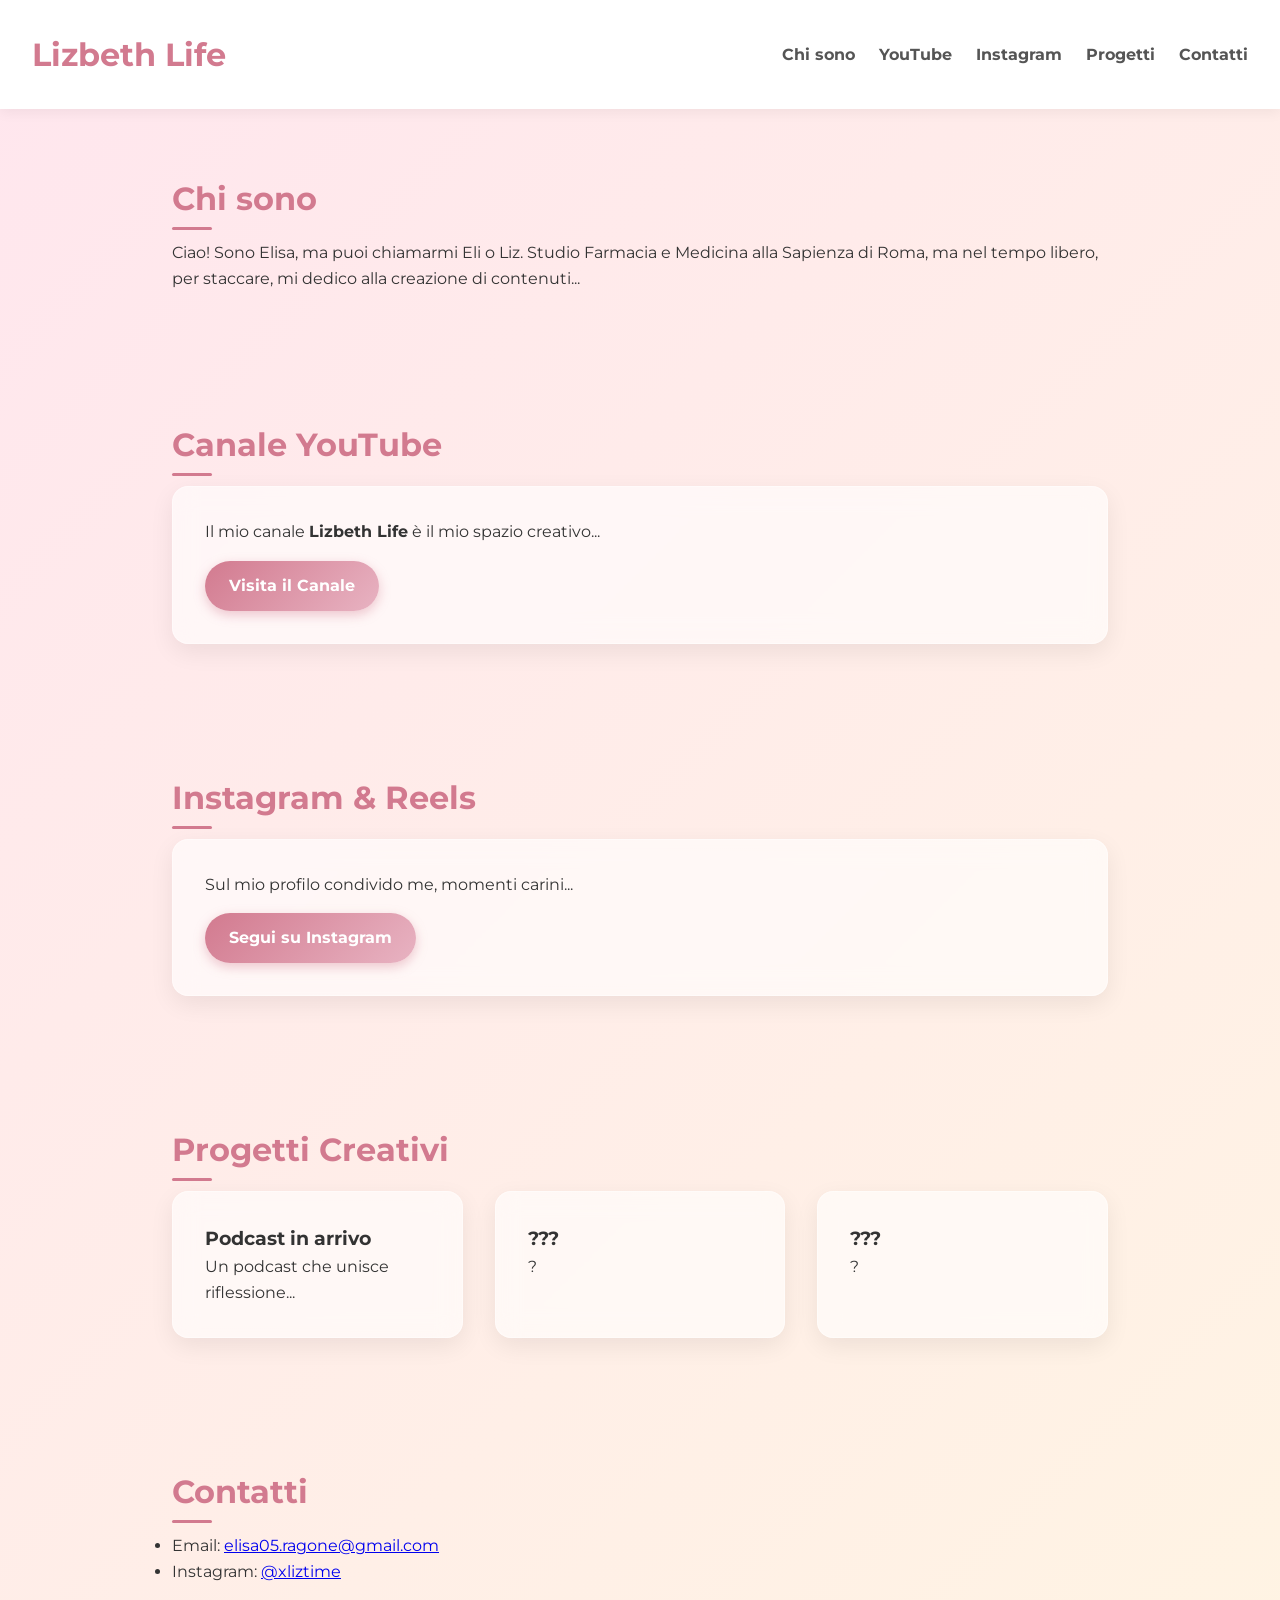
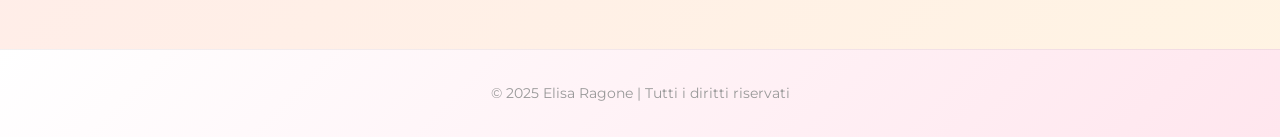
==== commit 9f210699: "Refactor HTML structure and update comments" ====
--- a/index.html
+++ b/index.html
@@ -54,11 +54,6 @@
       color: var(--pink-main);
     }
 
-    header p {
-      font-size: 1rem;
-      color: #666;
-    }
-
     /* NAV DESKTOP */
     nav {
       display: flex;
@@ -76,7 +71,7 @@
       color: var(--pink-main);
     }
 
-    /* HAMBURGER ICON (MOBILE) */
+    /* HAMBURGER ICON */
     .hamburger {
       display: none;
       flex-direction: column;
@@ -92,7 +87,7 @@
       transition: 0.3s;
     }
 
-    /* MOBILE MENU OVERLAY */
+    /* MOBILE MENU */
     .mobile-menu {
       position: fixed;
       top: 0;
@@ -121,7 +116,7 @@
       right: 0;
     }
 
-    /* SEZIONI + ANIMAZIONE */
+    /* SEZIONI */
     .section {
       padding: 4rem 2rem;
       max-width: 1000px;
@@ -129,6 +124,7 @@
       opacity: 0;
       transform: translateY(20px);
       transition: opacity 0.8s ease, transform 0.8s ease;
+      scroll-margin-top: 140px; /* FIX HEADER OVERLAP */
     }
 
     .section.visible {
@@ -166,7 +162,7 @@
       gap: 2rem;
     }
 
-    /* CARD GLASSMORPHISM */
+    /* CARD */
     .card {
       background: rgba(255, 255, 255, 0.6);
       backdrop-filter: blur(12px);
@@ -182,7 +178,7 @@
       box-shadow: 0 12px 32px rgba(0, 0, 0, 0.08);
     }
 
-    /* BOTTONI */
+    /* BUTTON */
     a.button {
       display: inline-block;
       padding: 0.75rem 1.5rem;
@@ -212,8 +208,12 @@
       border-top: 1px solid rgba(0,0,0,0.05);
     }
 
-    /* 📱 MOBILE */
+    /* 📱 MOBILE FIX */
     @media (max-width: 700px) {
+
+      html {
+        scroll-padding-top: 140px; /* FIX HEADER OVERLAP */
+      }
 
       nav {
         display: none;
@@ -227,10 +227,6 @@
         font-size: 1.7rem;
       }
 
-      header p {
-        display: none;
-      }
-
       .section {
         padding: 3rem 1.2rem;
       }
@@ -249,18 +245,14 @@
 <body>
 
   <header>
-    <div>
-      <h1>Lizbeth Life</h1>
-    </div>
-
-    <!-- HAMBURGER ICON -->
+    <h1>Lizbeth Life</h1>
+
     <div class="hamburger" id="hamburger">
       <span></span>
       <span></span>
       <span></span>
     </div>
 
-    <!-- NAV DESKTOP -->
     <nav>
       <a href="#about">Chi sono</a>
       <a href="#youtube">YouTube</a>
@@ -270,7 +262,6 @@
     </nav>
   </header>
 
-  <!-- MOBILE MENU -->
   <div class="mobile-menu" id="mobileMenu">
     <a href="#about">Chi sono</a>
     <a href="#youtube">YouTube</a>
@@ -281,13 +272,13 @@
 
   <section id="about" class="section">
     <h2>Chi sono</h2>
-    <p>Ciao! Sono Elisa, ma puoi chiamarmi Eli o Liz. Studio Farmacia e Medicina alla Sapienza di Roma, ma nel tempo libero, per staccare, mi dedico alla creazione di contenuti. Amo leggere, scrivere, suonare il pianoforte e se sei qui, hai capito che mi diletto anche nella programmazione. La mia vita è una serie di eventi "for the plot" e ho iniziato a condividerla per riderci sopra, magari ispirare e crescere insieme a chi mi segue. Spero tu possa goderti questo mio piccolo spazio dove condivido la mia vita!</p>
+    <p>Ciao! Sono Elisa, ma puoi chiamarmi Eli o Liz. Studio Farmacia e Medicina alla Sapienza di Roma, ma nel tempo libero, per staccare, mi dedico alla creazione di contenuti...</p>
   </section>
 
   <section id="youtube" class="section">
     <h2>Canale YouTube</h2>
     <div class="card">
-      <p>Il mio canale <strong>Lizbeth Life</strong> è il mio spazio creativo: vlog, giornate universitarie, viaggi, amici e vita sociale ma tutto REALE e così com'è.</p>
+      <p>Il mio canale <strong>Lizbeth Life</strong> è il mio spazio creativo...</p>
       <a href="https://youtube.com/@xliztime" class="button" target="_blank">Visita il Canale</a>
     </div>
   </section>
@@ -295,7 +286,7 @@
   <section id="instagram" class="section">
     <h2>Instagram & Reels</h2>
     <div class="card">
-      <p>Sul mio profilo condivido me, momenti carini, giri in moto, miei amici o università, insomma fatti un giro lì se vuoi rimanere sempre aggiornato.</p>
+      <p>Sul mio profilo condivido me, momenti carini...</p>
       <a href="https://www.instagram.com/xliztime" class="button" target="_blank">Segui su Instagram</a>
     </div>
   </section>
@@ -303,24 +294,14 @@
   <section id="progetti" class="section">
     <h2>Progetti Creativi</h2>
     <div class="grid">
-      <div class="card">
-        <h3>Podcast in arrivo</h3>
-        <p>Un podcast che unisce riflessione, ironia e temi profondi con stile personale ed estetico.</p>
-      </div>
-      <div class="card">
-        <h3>???</h3>
-        <p>?</p>
-      </div>
-      <div class="card">
-        <h3>???</h3>
-        <p>?</p>
-      </div>
+      <div class="card"><h3>Podcast in arrivo</h3><p>Un podcast che unisce riflessione...</p></div>
+      <div class="card"><h3>???</h3><p>?</p></div>
+      <div class="card"><h3>???</h3><p>?</p></div>
     </div>
   </section>
 
   <section id="contatti" class="section">
     <h2>Contatti</h2>
-    <p>Per collaborazioni, domande o semplicemente per scrivermi:</p>
     <ul>
       <li>Email: <a href="mailto:elisa05.ragone@gmail.com">elisa05.ragone@gmail.com</a></li>
       <li>Instagram: <a href="https://www.instagram.com/xliztime">@xliztime</a></li>
@@ -335,11 +316,8 @@
     // Header shrink
     window.addEventListener("scroll", () => {
       const header = document.querySelector("header");
-      if (window.scrollY > 50) {
-        header.classList.add("scrolled");
-      } else {
-        header.classList.remove("scrolled");
-      }
+      if (window.scrollY > 50) header.classList.add("scrolled");
+      else header.classList.remove("scrolled");
     });
 
     // Fade-in sezioni
@@ -359,11 +337,8 @@
       mobileMenu.classList.toggle("open");
     });
 
-    // Chiudi menu quando clicchi un link
     document.querySelectorAll(".mobile-menu a").forEach(link => {
-      link.addEventListener("click", () => {
-        mobileMenu.classList.remove("open");
-      });
+      link.addEventListener("click", () => mobileMenu.classList.remove("open"));
     });
   </script>
 
